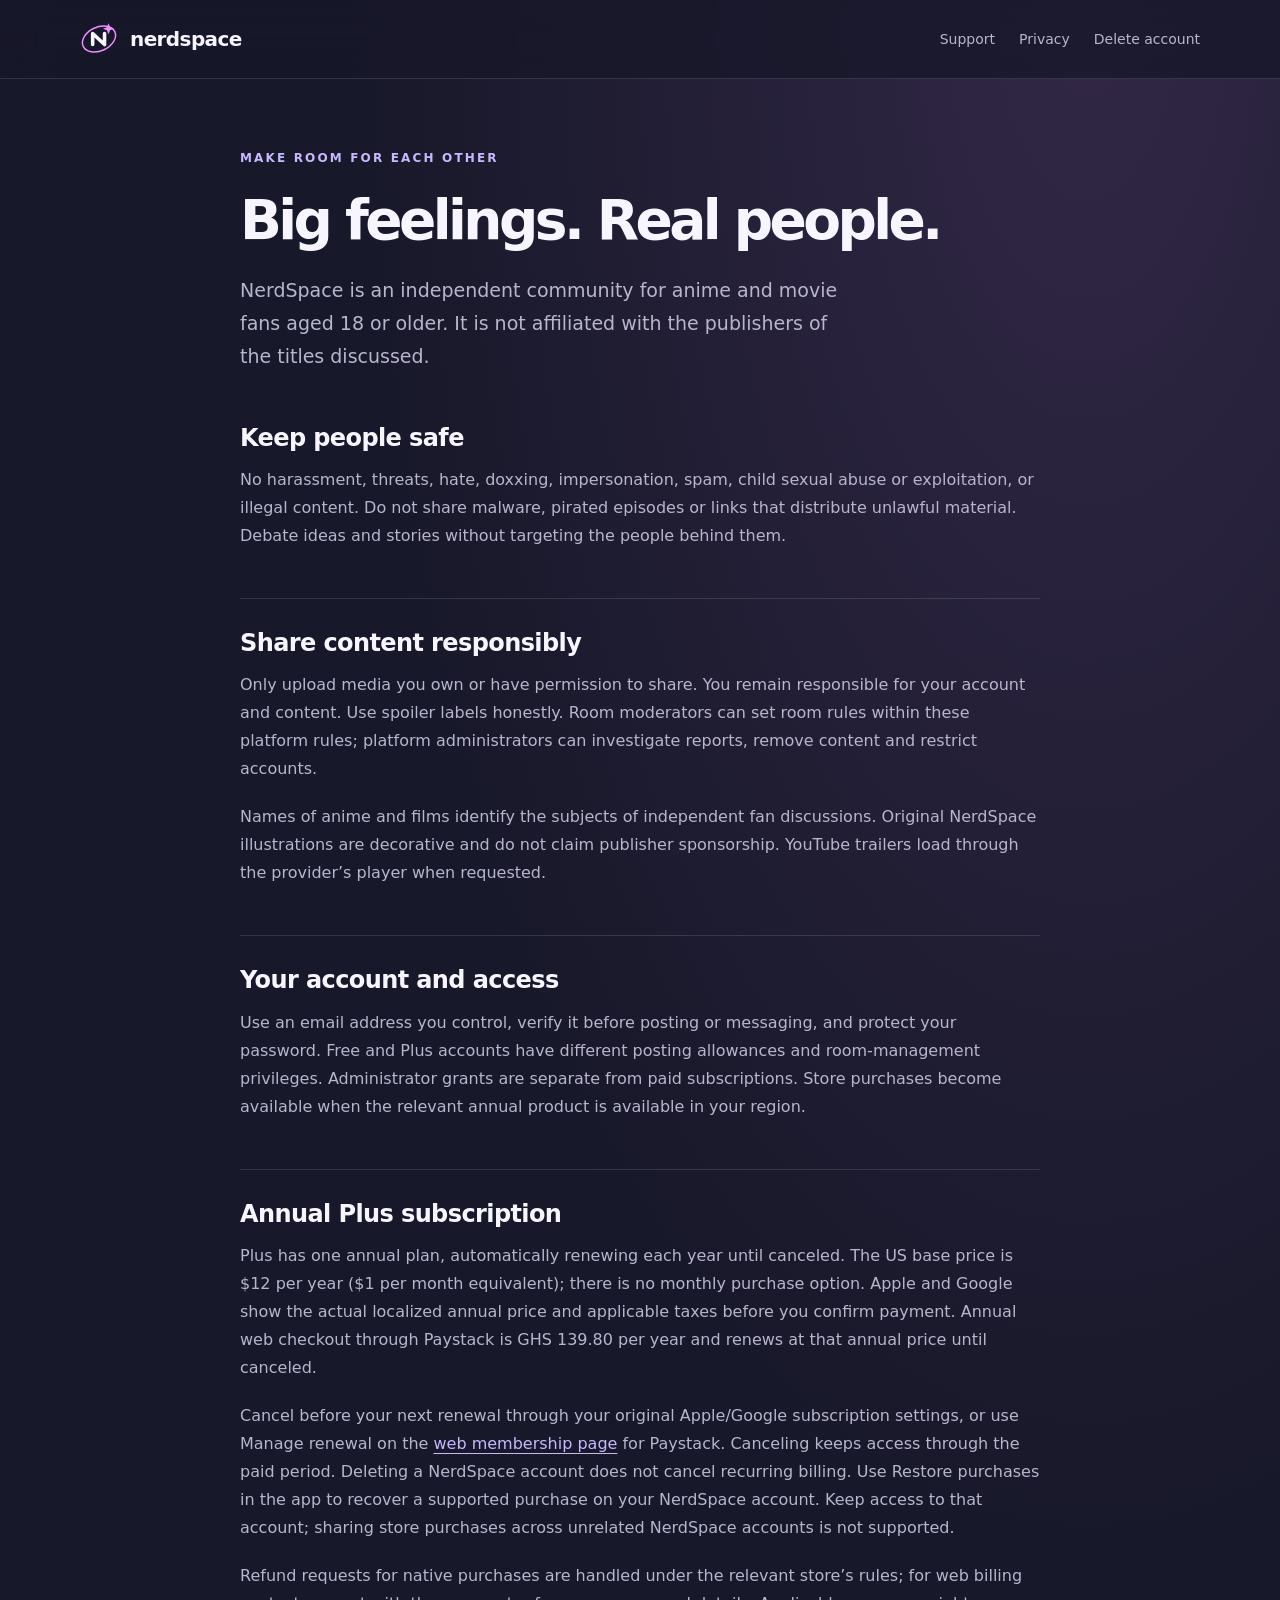
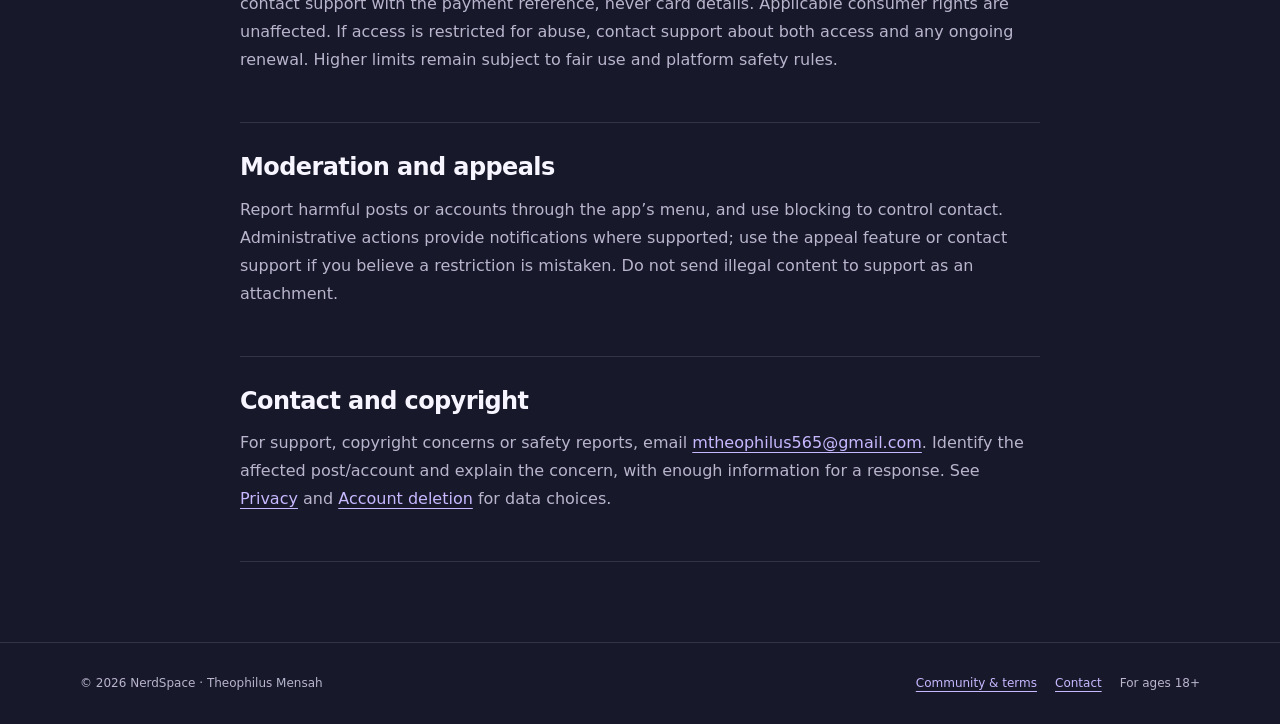
==== community/index.html @ 4bff92d2 "Publish NerdSpace support and secure annual Plus checkout" ====
<!doctype html>
<html lang="en">
  <head>
    <meta charset="utf-8" />
    <meta name="viewport" content="width=device-width,initial-scale=1" />
    <meta
      name="description"
      content="NerdSpace — anime and movie communities, support, privacy and account help."
    />
    <title>Community and terms · NerdSpace</title>
    <link rel="icon" href="../assets/logo.svg" />
    <link rel="stylesheet" href="../assets/site.css" />
  </head>
  <body>
    <a class="skip" href="#main">Skip to content</a>
    <header>
      <nav class="wrap" aria-label="Main">
        <a class="brand" href="../"
          ><img
            src="../assets/logo.svg"
            alt=""
            width="38"
            height="38"
          />nerdspace</a
        >
        <div class="links">
          <a href="../support/">Support</a><a href="../privacy/">Privacy</a
          ><a href="../delete-account/">Delete account</a>
        </div>
      </nav>
    </header>
    <main class="wrap" id="main">
      <article class="page">
        <span class="eyebrow">Make room for each other</span>
        <h1>Big feelings. Real people.</h1>
        <p class="lead">
          NerdSpace is an independent community for anime and movie fans aged 18
          or older. It is not affiliated with the publishers of the titles
          discussed.
        </p>
        <section>
          <h2>Keep people safe</h2>
          <p>
            No harassment, threats, hate, doxxing, impersonation, spam, child
            sexual abuse or exploitation, or illegal content. Do not share
            malware, pirated episodes or links that distribute unlawful
            material. Debate ideas and stories without targeting the people
            behind them.
          </p>
        </section>
        <section>
          <h2>Share content responsibly</h2>
          <p>
            Only upload media you own or have permission to share. You remain
            responsible for your account and content. Use spoiler labels
            honestly. Room moderators can set room rules within these platform
            rules; platform administrators can investigate reports, remove
            content and restrict accounts.
          </p>
          <p>
            Names of anime and films identify the subjects of independent fan
            discussions. Original NerdSpace illustrations are decorative and do
            not claim publisher sponsorship. YouTube trailers load through the
            provider’s player when requested.
          </p>
        </section>
        <section>
          <h2>Your account and access</h2>
          <p>
            Use an email address you control, verify it before posting or
            messaging, and protect your password. Free and Plus accounts have
            different posting allowances and room-management privileges.
            Administrator grants are separate from paid subscriptions. Store
            purchases become available when the relevant annual product is
            available in your region.
          </p>
        </section>
        <section>
          <h2>Annual Plus subscription</h2>
          <p>
            Plus has one annual plan, automatically renewing each year until
            canceled. The US base price is $12 per year ($1 per month
            equivalent); there is no monthly purchase option. Apple and Google
            show the actual localized annual price and applicable taxes before
            you confirm payment. Annual web checkout through Paystack is GHS
            139.80 per year and renews at that annual price until canceled.
          </p>
          <p>
            Cancel before your next renewal through your original Apple/Google
            subscription settings, or use Manage renewal on the
            <a href="../plus/">web membership page</a> for Paystack. Canceling
            keeps access through the paid period. Deleting a NerdSpace account
            does not cancel recurring billing. Use Restore purchases in the app
            to recover a supported purchase on your NerdSpace account. Keep
            access to that account; sharing store purchases across unrelated
            NerdSpace accounts is not supported.
          </p>
          <p>
            Refund requests for native purchases are handled under the relevant
            store’s rules; for web billing contact support with the payment
            reference, never card details. Applicable consumer rights are
            unaffected. If access is restricted for abuse, contact support about
            both access and any ongoing renewal. Higher limits remain subject to
            fair use and platform safety rules.
          </p>
        </section>
        <section>
          <h2>Moderation and appeals</h2>
          <p>
            Report harmful posts or accounts through the app’s menu, and use
            blocking to control contact. Administrative actions provide
            notifications where supported; use the appeal feature or contact
            support if you believe a restriction is mistaken. Do not send
            illegal content to support as an attachment.
          </p>
        </section>
        <section>
          <h2>Contact and copyright</h2>
          <p>
            For support, copyright concerns or safety reports, email
            <a href="mailto:mtheophilus565@gmail.com"
              >mtheophilus565@gmail.com</a
            >. Identify the affected post/account and explain the concern, with
            enough information for a response. See
            <a href="../privacy/">Privacy</a> and
            <a href="../delete-account/">Account deletion</a> for data choices.
          </p>
        </section>
      </article>
    </main>
    <footer>
      <div class="wrap foot">
        <span>© 2026 NerdSpace · Theophilus Mensah</span>
        <div>
          <a href="../community/">Community &amp; terms</a
          ><a href="mailto:mtheophilus565@gmail.com">Contact</a
          ><span>For ages 18+</span>
        </div>
      </div>
    </footer>
  </body>
</html>
---- assets/site.css ----
:root{color-scheme:dark;--bg:#171829;--panel:#242438;--ink:#f7f5ff;--muted:#b8b5cd;--line:#ffffff20;--accent:#c7b8ff}*{box-sizing:border-box}html{scroll-behavior:smooth}body{margin:0;background:radial-gradient(ellipse at 85% 0,#49356088,transparent 48%),var(--bg);color:var(--ink);font:16px/1.75 system-ui,-apple-system,BlinkMacSystemFont,"Segoe UI",sans-serif}a{color:var(--accent);text-underline-offset:4px}a:hover{color:#fff}a:focus-visible,summary:focus-visible{outline:3px solid #8dbdff;outline-offset:5px;border-radius:5px}.wrap{width:min(1120px,calc(100% - 40px));margin:auto}header{border-bottom:1px solid var(--line);background:#181829c9;backdrop-filter:blur(20px)}nav{display:flex;align-items:center;justify-content:space-between;gap:24px;padding:20px 0;flex-wrap:wrap}.brand{display:flex;gap:12px;align-items:center;color:var(--ink);font-weight:750;text-decoration:none;font-size:20px;letter-spacing:-.6px}.brand img{width:38px;height:38px}.links{display:flex;gap:24px;flex-wrap:wrap}.links a{font-size:14px;text-decoration:none;color:var(--muted)}.links a[aria-current=page]{color:#fff}.skip{position:absolute;top:-100px;left:20px}.skip:focus{top:8px;background:var(--panel);z-index:2}.hero{display:grid;grid-template-columns:1.15fr 1fr;gap:64px;align-items:center;padding:90px 0 70px}.eyebrow{font-size:12px;letter-spacing:.18em;text-transform:uppercase;color:var(--accent);font-weight:650}h1{font-size:clamp(36px,5.7vw,72px);letter-spacing:-.065em;line-height:1.07;max-width:780px;margin:20px 0 24px}h2{letter-spacing:-.025em;font-size:24px;line-height:1.35;margin:0 0 12px}h3{font-size:17px;margin:0 0 8px}p{margin:0 0 20px;color:var(--muted)}.lead{font-size:19px;max-width:600px}.actions{display:flex;gap:12px;flex-wrap:wrap;margin-top:30px}.pill{display:inline-flex;align-items:center;justify-content:center;border-radius:99px;padding:11px 22px;text-decoration:none;background:#d6cbff;color:#202031;font-weight:650;font-size:14px}.pill:hover{background:#eee8ff;color:#202031}.pill.secondary{background:#ffffff0b;border:1px solid #ffffff30;color:var(--ink)}.art{position:relative;border:1px solid var(--line);padding:20px;border-radius:42px;background:linear-gradient(130deg,#ffffff12,#ffffff03);box-shadow:0 30px 80px #0004;transform:rotate(3deg)}.art img{display:block;border-radius:28px;width:100%;aspect-ratio:1;object-fit:cover}.art .caption{position:absolute;bottom:38px;left:36px;right:36px;padding:16px 20px;background:#19192eaf;border:1px solid #ffffff2f;backdrop-filter:blur(18px);border-radius:22px}.caption strong{display:block;font-size:19px}.caption span{color:#d1c7e6;font-size:12px}.cards{display:grid;grid-template-columns:repeat(3,1fr);gap:18px;margin:0 0 80px}.card{padding:28px;border:1px solid var(--line);border-radius:26px;background:linear-gradient(135deg,#ffffff08,transparent)}.card .number{font-size:12px;color:var(--accent);display:block;margin-bottom:24px}.card p{font-size:14px;margin:0}.page{max-width:800px;margin:0 auto;padding:64px 0 80px}.page h1{font-size:clamp(36px,5vw,55px)}.page section{padding:28px 0;border-bottom:1px solid var(--line)}.page ul,.page ol{padding-left:24px;color:var(--muted)}.notice{padding:20px 24px;background:#8e77b819;border:1px solid #bba9df40;border-radius:20px;margin:26px 0}.meta{font-size:13px;color:var(--muted)}details{border-bottom:1px solid var(--line);padding:20px 0}summary{cursor:pointer;font-weight:650}details p{margin-top:14px}footer{padding:30px 0;border-top:1px solid var(--line);color:var(--muted);font-size:12px}.foot{display:flex;justify-content:space-between;gap:20px;flex-wrap:wrap}.foot a{margin-right:18px}.contact{overflow-wrap:anywhere}.rule{width:40px;height:3px;background:var(--accent);border-radius:5px;margin-bottom:24px}@media(max-width:720px){nav{gap:14px;padding:16px 0}.links{gap:16px}.hero{grid-template-columns:1fr;padding:45px 0;gap:38px}.art{max-width:400px;width:90%;margin:auto}.cards{grid-template-columns:1fr;margin-bottom:45px;gap:12px}.card{padding:23px}.card .number{margin-bottom:12px}.page{padding-top:35px}.lead{font-size:17px}.wrap{width:calc(100% - 32px)}}@media(prefers-reduced-motion:reduce){html{scroll-behavior:auto}.art{transform:none}}
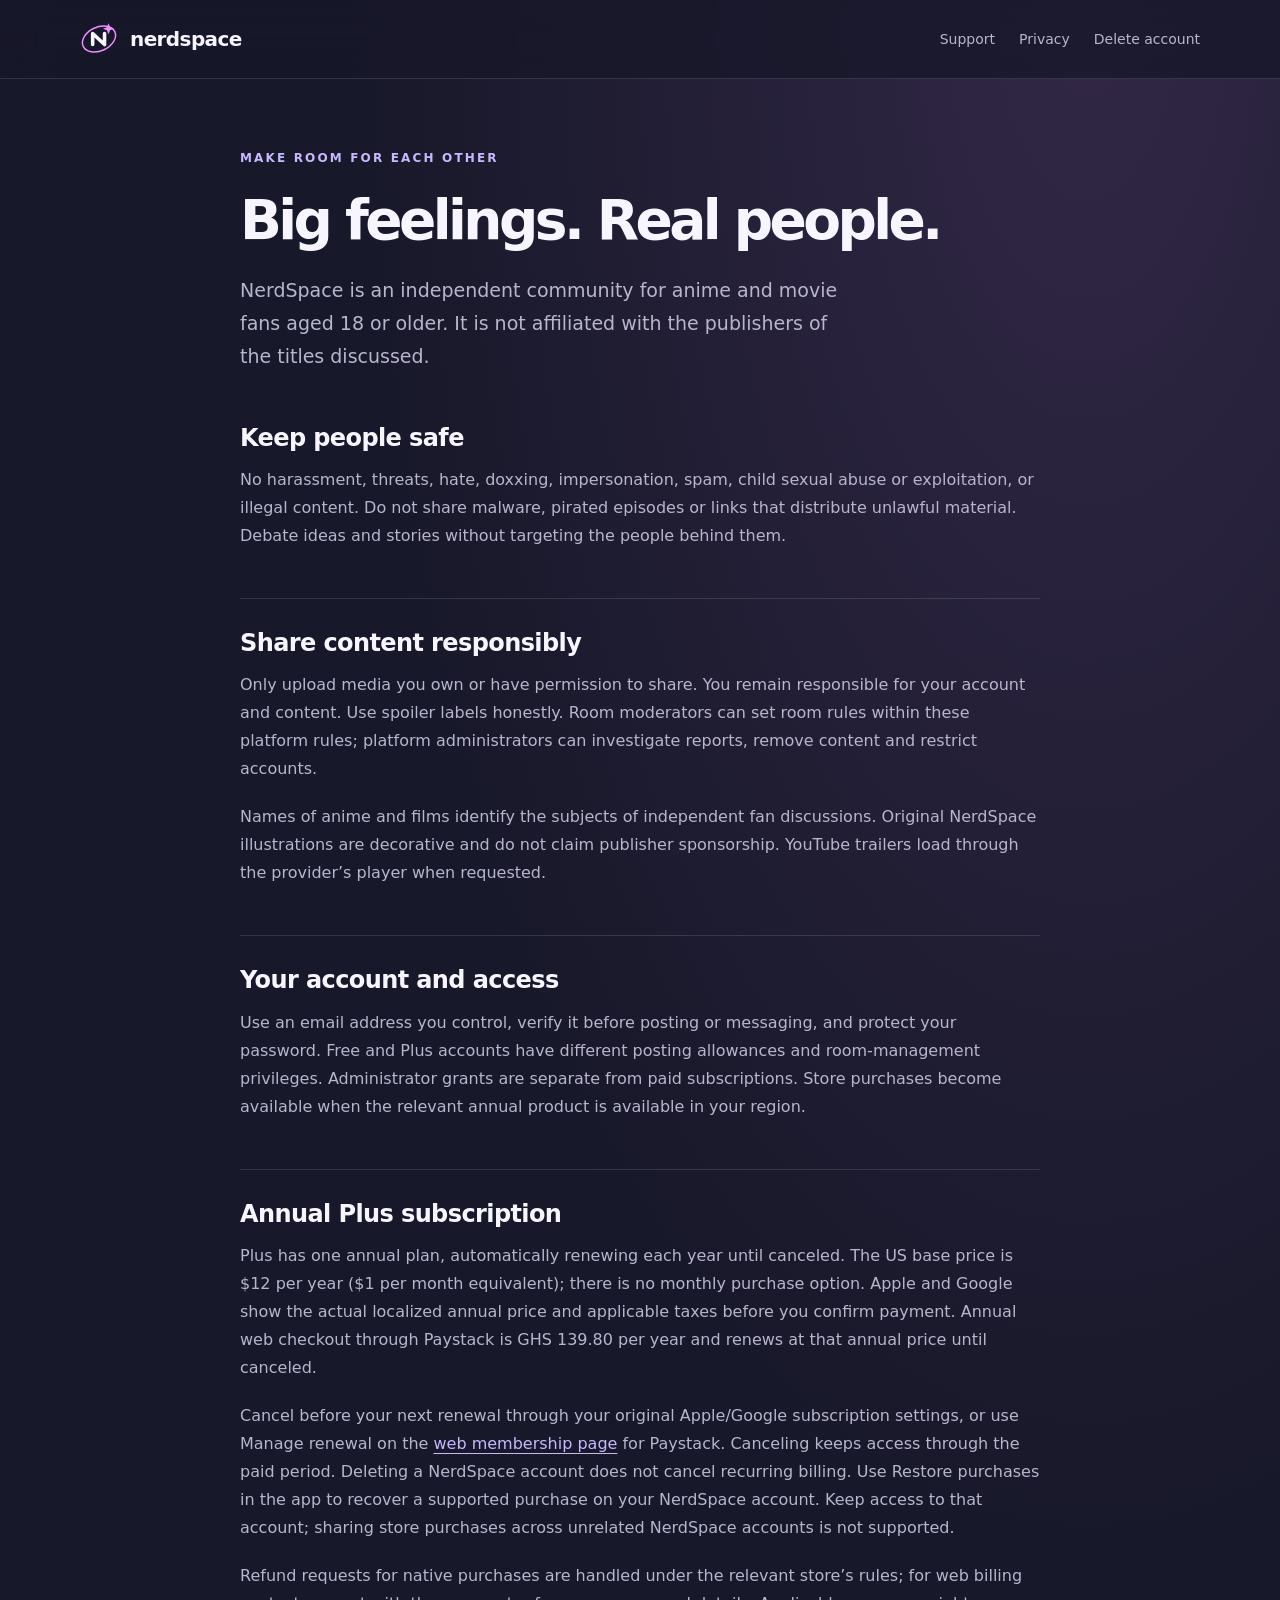
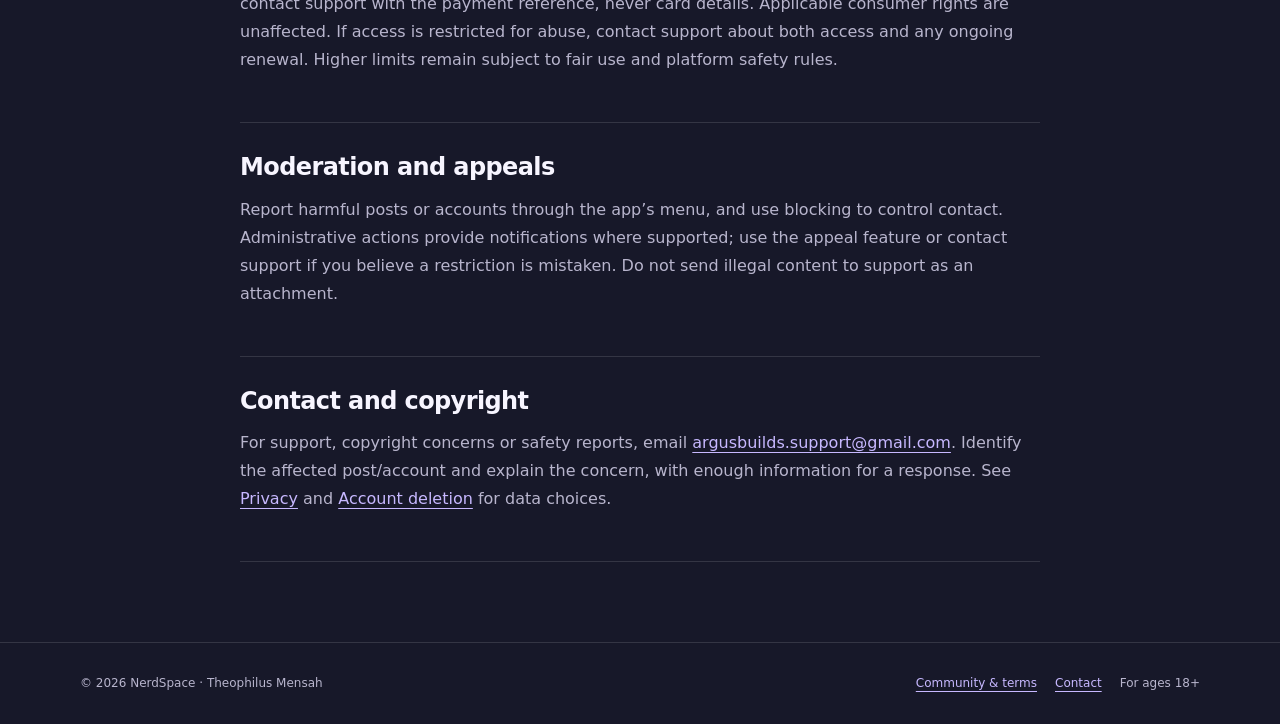
==== commit e49e97cd: "Update NerdSpace support address" ====
--- a/community/index.html
+++ b/community/index.html
@@ -2,6 +2,7 @@
 <html lang="en">
   <head>
     <meta charset="utf-8" />
+<meta http-equiv="Content-Security-Policy" content="default-src 'self'; script-src 'self' https://www.gstatic.com; style-src 'self' 'unsafe-inline'; img-src 'self' data:; font-src 'self'; connect-src 'self' https://identitytoolkit.googleapis.com https://securetoken.googleapis.com https://firebaseinstallations.googleapis.com https://us-central1-nerdspace-junior-2026.cloudfunctions.net; frame-src https://nerdspace-junior-2026.firebaseapp.com; object-src 'none'; base-uri 'self'; form-action 'self'; upgrade-insecure-requests">
     <meta name="viewport" content="width=device-width,initial-scale=1" />
     <meta
       name="description"
@@ -118,8 +119,8 @@
           <h2>Contact and copyright</h2>
           <p>
             For support, copyright concerns or safety reports, email
-            <a href="mailto:mtheophilus565@gmail.com"
-              >mtheophilus565@gmail.com</a
+            <a href="mailto:argusbuilds.support@gmail.com"
+              >argusbuilds.support@gmail.com</a
             >. Identify the affected post/account and explain the concern, with
             enough information for a response. See
             <a href="../privacy/">Privacy</a> and
@@ -133,7 +134,7 @@
         <span>© 2026 NerdSpace · Theophilus Mensah</span>
         <div>
           <a href="../community/">Community &amp; terms</a
-          ><a href="mailto:mtheophilus565@gmail.com">Contact</a
+          ><a href="mailto:argusbuilds.support@gmail.com">Contact</a
           ><span>For ages 18+</span>
         </div>
       </div>
--- a/assets/site.css
+++ b/assets/site.css
@@ -1 +1,3 @@
 :root{color-scheme:dark;--bg:#171829;--panel:#242438;--ink:#f7f5ff;--muted:#b8b5cd;--line:#ffffff20;--accent:#c7b8ff}*{box-sizing:border-box}html{scroll-behavior:smooth}body{margin:0;background:radial-gradient(ellipse at 85% 0,#49356088,transparent 48%),var(--bg);color:var(--ink);font:16px/1.75 system-ui,-apple-system,BlinkMacSystemFont,"Segoe UI",sans-serif}a{color:var(--accent);text-underline-offset:4px}a:hover{color:#fff}a:focus-visible,summary:focus-visible{outline:3px solid #8dbdff;outline-offset:5px;border-radius:5px}.wrap{width:min(1120px,calc(100% - 40px));margin:auto}header{border-bottom:1px solid var(--line);background:#181829c9;backdrop-filter:blur(20px)}nav{display:flex;align-items:center;justify-content:space-between;gap:24px;padding:20px 0;flex-wrap:wrap}.brand{display:flex;gap:12px;align-items:center;color:var(--ink);font-weight:750;text-decoration:none;font-size:20px;letter-spacing:-.6px}.brand img{width:38px;height:38px}.links{display:flex;gap:24px;flex-wrap:wrap}.links a{font-size:14px;text-decoration:none;color:var(--muted)}.links a[aria-current=page]{color:#fff}.skip{position:absolute;top:-100px;left:20px}.skip:focus{top:8px;background:var(--panel);z-index:2}.hero{display:grid;grid-template-columns:1.15fr 1fr;gap:64px;align-items:center;padding:90px 0 70px}.eyebrow{font-size:12px;letter-spacing:.18em;text-transform:uppercase;color:var(--accent);font-weight:650}h1{font-size:clamp(36px,5.7vw,72px);letter-spacing:-.065em;line-height:1.07;max-width:780px;margin:20px 0 24px}h2{letter-spacing:-.025em;font-size:24px;line-height:1.35;margin:0 0 12px}h3{font-size:17px;margin:0 0 8px}p{margin:0 0 20px;color:var(--muted)}.lead{font-size:19px;max-width:600px}.actions{display:flex;gap:12px;flex-wrap:wrap;margin-top:30px}.pill{display:inline-flex;align-items:center;justify-content:center;border-radius:99px;padding:11px 22px;text-decoration:none;background:#d6cbff;color:#202031;font-weight:650;font-size:14px}.pill:hover{background:#eee8ff;color:#202031}.pill.secondary{background:#ffffff0b;border:1px solid #ffffff30;color:var(--ink)}.art{position:relative;border:1px solid var(--line);padding:20px;border-radius:42px;background:linear-gradient(130deg,#ffffff12,#ffffff03);box-shadow:0 30px 80px #0004;transform:rotate(3deg)}.art img{display:block;border-radius:28px;width:100%;aspect-ratio:1;object-fit:cover}.art .caption{position:absolute;bottom:38px;left:36px;right:36px;padding:16px 20px;background:#19192eaf;border:1px solid #ffffff2f;backdrop-filter:blur(18px);border-radius:22px}.caption strong{display:block;font-size:19px}.caption span{color:#d1c7e6;font-size:12px}.cards{display:grid;grid-template-columns:repeat(3,1fr);gap:18px;margin:0 0 80px}.card{padding:28px;border:1px solid var(--line);border-radius:26px;background:linear-gradient(135deg,#ffffff08,transparent)}.card .number{font-size:12px;color:var(--accent);display:block;margin-bottom:24px}.card p{font-size:14px;margin:0}.page{max-width:800px;margin:0 auto;padding:64px 0 80px}.page h1{font-size:clamp(36px,5vw,55px)}.page section{padding:28px 0;border-bottom:1px solid var(--line)}.page ul,.page ol{padding-left:24px;color:var(--muted)}.notice{padding:20px 24px;background:#8e77b819;border:1px solid #bba9df40;border-radius:20px;margin:26px 0}.meta{font-size:13px;color:var(--muted)}details{border-bottom:1px solid var(--line);padding:20px 0}summary{cursor:pointer;font-weight:650}details p{margin-top:14px}footer{padding:30px 0;border-top:1px solid var(--line);color:var(--muted);font-size:12px}.foot{display:flex;justify-content:space-between;gap:20px;flex-wrap:wrap}.foot a{margin-right:18px}.contact{overflow-wrap:anywhere}.rule{width:40px;height:3px;background:var(--accent);border-radius:5px;margin-bottom:24px}@media(max-width:720px){nav{gap:14px;padding:16px 0}.links{gap:16px}.hero{grid-template-columns:1fr;padding:45px 0;gap:38px}.art{max-width:400px;width:90%;margin:auto}.cards{grid-template-columns:1fr;margin-bottom:45px;gap:12px}.card{padding:23px}.card .number{margin-bottom:12px}.page{padding-top:35px}.lead{font-size:17px}.wrap{width:calc(100% - 32px)}}@media(prefers-reduced-motion:reduce){html{scroll-behavior:auto}.art{transform:none}}
+
+.art img{aspect-ratio:4/5;object-position:72% center}
